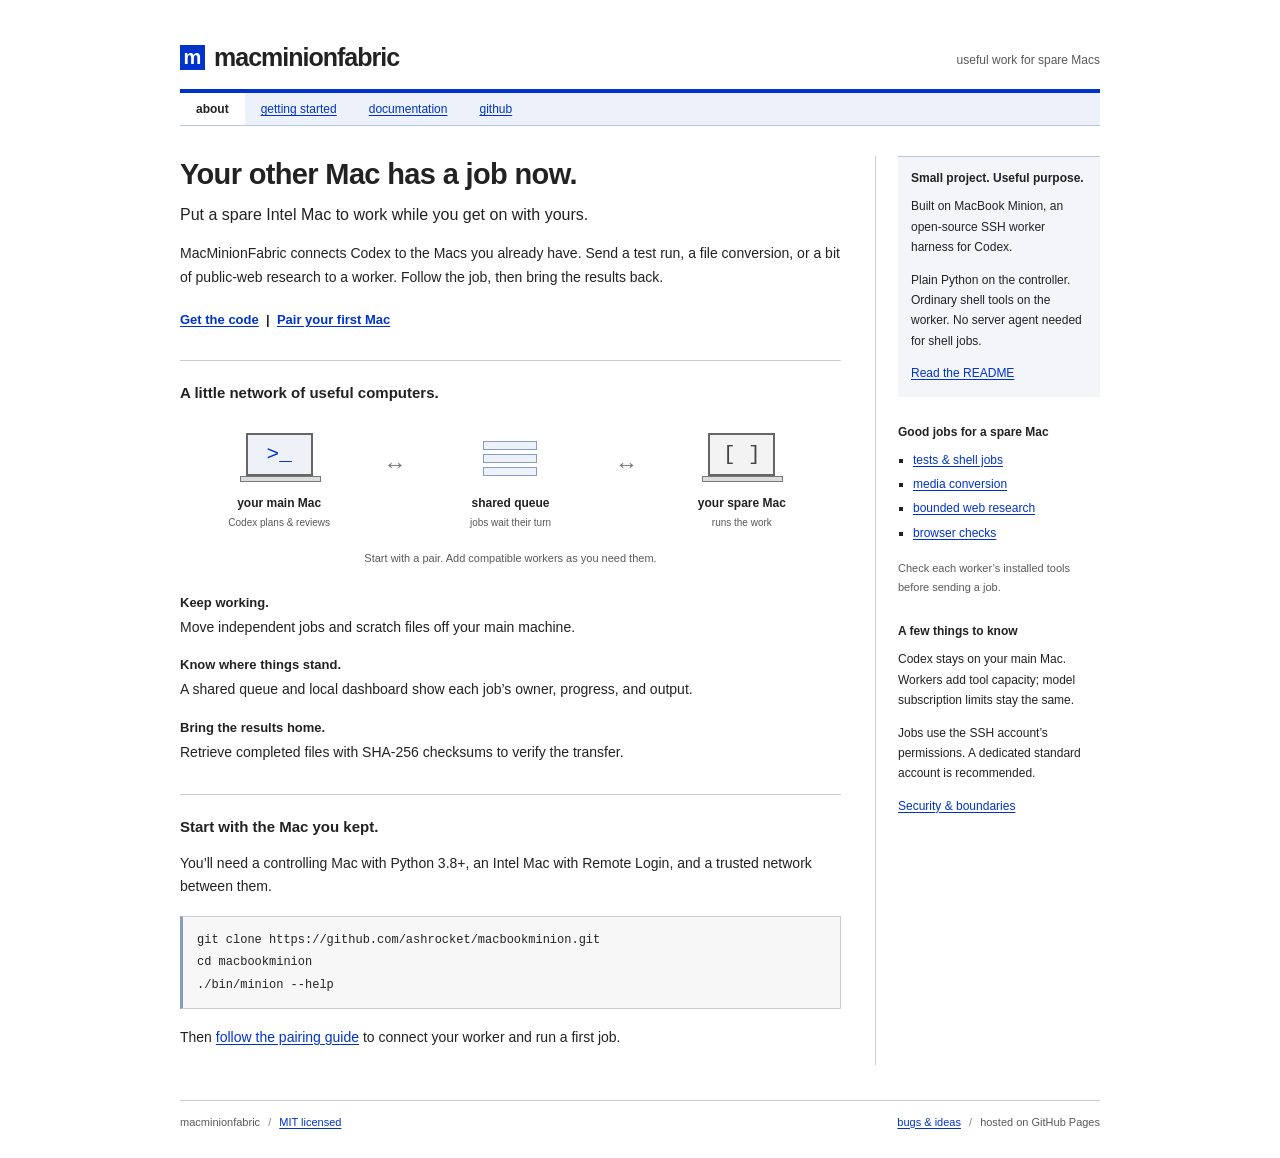
==== site/index.html @ e2cfb0fd "Add minimalist MacMinionFabric landing page and GitHub Pages deployment" ====
<!doctype html>
<html lang="en">
<head>
  <meta charset="utf-8">
  <meta name="viewport" content="width=device-width, initial-scale=1">
  <meta name="description" content="MacMinionFabric puts spare Intel Macs to work. Queue background jobs from Codex, follow their progress, and bring the results home.">
  <meta name="theme-color" content="#ffffff">
  <title>macminionfabric / useful work for spare Macs</title>
  <link rel="icon" href="favicon.svg" type="image/svg+xml">
  <link rel="stylesheet" href="style.css">
</head>
<body>
  <a class="skip" href="#content">Skip to content</a>
  <div class="page">
    <header>
      <div class="masthead">
        <a class="wordmark" href="./" aria-label="MacMinionFabric home"><span class="mark" aria-hidden="true">m</span>macminionfabric</a>
        <span class="tagline">useful work for spare Macs</span>
      </div>
      <nav aria-label="Main navigation">
        <a href="#about" aria-current="page">about</a>
        <a href="#getting-started">getting started</a>
        <a href="https://github.com/ashrocket/macbookminion/tree/main/skills/macbook-minion/references">documentation</a>
        <a href="https://github.com/ashrocket/macbookminion">github</a>
      </nav>
    </header>

    <main id="content">
      <div class="columns">
        <div class="main-column">
          <section id="about" class="intro" aria-labelledby="intro-title">
            <h1 id="intro-title">Your other Mac has a job now.</h1>
            <p class="lead">Put a spare Intel Mac to work while you get on with yours.</p>
            <p>MacMinionFabric connects Codex to the Macs you already have. Send a test run, a file conversion, or a bit of public-web research to a worker. Follow the job, then bring the results back.</p>
            <p class="intro-links"><a href="https://github.com/ashrocket/macbookminion">Get the code</a> <span aria-hidden="true">&nbsp;|&nbsp;</span> <a href="https://github.com/ashrocket/macbookminion/blob/main/skills/macbook-minion/references/pairing.md">Pair your first Mac</a></p>
          </section>

          <section class="how" aria-labelledby="how-title">
            <h2 id="how-title">A little network of useful computers.</h2>
            <div class="diagram" role="img" aria-label="Codex on your main Mac sends jobs through a shared queue to a spare Intel Mac. Results return to your main Mac.">
              <div class="machine"><span class="screen" aria-hidden="true">&gt;_</span><strong>your main Mac</strong><small>Codex plans &amp; reviews</small></div>
              <span class="connector" aria-hidden="true">&#8596;</span>
              <div class="queue"><span class="queue-lines" aria-hidden="true"><i></i><i></i><i></i></span><strong>shared queue</strong><small>jobs wait their turn</small></div>
              <span class="connector" aria-hidden="true">&#8596;</span>
              <div class="machine"><span class="screen worker-screen" aria-hidden="true">[&nbsp;]</span><strong>your spare Mac</strong><small>runs the work</small></div>
            </div>
            <p class="caption">Start with a pair. Add compatible workers as you need them.</p>
            <dl class="features">
              <div><dt>Keep working.</dt><dd>Move independent jobs and scratch files off your main machine.</dd></div>
              <div><dt>Know where things stand.</dt><dd>A shared queue and local dashboard show each job’s owner, progress, and output.</dd></div>
              <div><dt>Bring the results home.</dt><dd>Retrieve completed files with SHA-256 checksums to verify the transfer.</dd></div>
            </dl>
          </section>

          <section id="getting-started" class="getting-started" aria-labelledby="start-title">
            <h2 id="start-title">Start with the Mac you kept.</h2>
            <p>You’ll need a controlling Mac with Python 3.8+, an Intel Mac with Remote Login, and a trusted network between them.</p>
            <pre aria-label="Clone the repository and view command help"><code>git clone https://github.com/ashrocket/macbookminion.git
cd macbookminion
./bin/minion --help</code></pre>
            <p>Then <a href="https://github.com/ashrocket/macbookminion/blob/main/skills/macbook-minion/references/pairing.md">follow the pairing guide</a> to connect your worker and run a first job.</p>
          </section>
        </div>

        <aside aria-label="Project notes and links">
          <section class="project-note">
            <h2>Small project. Useful purpose.</h2>
            <p>Built on MacBook Minion, an open-source SSH worker harness for Codex.</p>
            <p>Plain Python on the controller. Ordinary shell tools on the worker. No server agent needed for shell jobs.</p>
            <a href="https://github.com/ashrocket/macbookminion/blob/main/README.md">Read the README</a>
          </section>
          <section>
            <h2>Good jobs for a spare Mac</h2>
            <ul class="link-list">
              <li><a href="https://github.com/ashrocket/macbookminion/blob/main/examples/smoke-job.sh">tests &amp; shell jobs</a></li>
              <li><a href="https://github.com/ashrocket/macbookminion/blob/main/examples/media-job.sh">media conversion</a></li>
              <li><a href="https://github.com/ashrocket/macbookminion/blob/main/skills/macbook-minion/references/fleet.md">bounded web research</a></li>
              <li><a href="https://github.com/ashrocket/macbookminion/blob/main/skills/macbook-minion/references/browser.md">browser checks</a></li>
            </ul>
            <p class="small">Check each worker’s installed tools before sending a job.</p>
          </section>
          <section>
            <h2>A few things to know</h2>
            <p>Codex stays on your main Mac. Workers add tool capacity; model subscription limits stay the same.</p>
            <p>Jobs use the SSH account’s permissions. A dedicated standard account is recommended.</p>
            <a href="https://github.com/ashrocket/macbookminion/blob/main/SECURITY.md">Security &amp; boundaries</a>
          </section>
        </aside>
      </div>
    </main>

    <footer>
      <span>macminionfabric <span aria-hidden="true">/</span> <a href="https://github.com/ashrocket/macbookminion/blob/main/LICENSE">MIT licensed</a></span>
      <span><a href="https://github.com/ashrocket/macbookminion/issues">bugs &amp; ideas</a> <span aria-hidden="true">/</span> hosted on GitHub Pages</span>
    </footer>
  </div>
</body>
</html>
---- site/style.css ----
:root {
  color-scheme: light;
  --ink: #222222;
  --muted: #595959;
  --blue: #0033cc;
  --rule: #cccccc;
  --paper: #ffffff;
  --wash: #f3f5f8;
}

* { box-sizing: border-box; }
html { scroll-padding-top: 20px; }
body { margin: 0; background: var(--paper); color: var(--ink); font: 14px/1.7 Verdana, Geneva, sans-serif; }
a { color: var(--blue); text-decoration: underline; text-underline-offset: 2px; }
a:visited { color: #551a8b; }
a:hover { color: #000066; background: #edf2ff; }
a:focus-visible { outline: 2px solid var(--blue); outline-offset: 4px; }
.page { width: min(920px, calc(100% - 48px)); margin: 42px auto 24px; }
.skip { position: absolute; left: 12px; top: -80px; padding: 8px; background: white; }
.skip:focus { top: 8px; }
.masthead { display: flex; align-items: baseline; justify-content: space-between; gap: 18px; padding-bottom: 17px; }
.wordmark, .wordmark:visited { display: inline-flex; align-items: center; gap: 9px; color: #222; font: bold 25px/1.2 Arial, Helvetica, sans-serif; letter-spacing: -1px; text-decoration: none; }
.wordmark:hover { background: none; color: var(--blue); }
.mark { display: grid; place-items: center; width: 25px; height: 25px; background: var(--blue); color: white; font: bold 20px/1 Arial, sans-serif; letter-spacing: 0; }
.tagline { color: var(--muted); font-size: 12px; }
nav { display: flex; flex-wrap: wrap; gap: 0; border-top: 4px solid var(--blue); border-bottom: 1px solid #b6c3e3; background: #edf1f9; }
nav a { display: block; padding: 6px 16px; font-size: 12px; }
nav a[aria-current] { color: var(--ink); background: white; text-decoration: none; font-weight: bold; }
.columns { display: grid; grid-template-columns: minmax(0, 1fr) 225px; gap: 34px; padding: 30px 0 35px; }
.main-column { min-width: 0; }
h1, h2, p { margin-top: 0; }
h1 { margin-bottom: 9px; font: bold 29px/1.25 Arial, Helvetica, sans-serif; letter-spacing: -0.65px; }
h2 { margin-bottom: 13px; font-size: 15px; line-height: 1.5; }
p { margin-bottom: 15px; }
.lead { font-size: 16px; line-height: 1.6; }
.intro-links { margin-top: 19px; font-weight: bold; font-size: 13px; }
.how, .getting-started { margin-top: 29px; padding-top: 21px; border-top: 1px solid var(--rule); }
.diagram { display: flex; align-items: center; justify-content: space-between; gap: 9px; padding: 16px 4px 8px; }
.machine, .queue { display: flex; flex: 1; align-items: center; flex-direction: column; text-align: center; }
.diagram strong { margin-top: 10px; font-size: 12px; white-space: nowrap; }
.diagram small { color: var(--muted); font-size: 10px; }
.screen { display: grid; place-items: center; position: relative; width: 67px; height: 43px; margin-bottom: 7px; border: 2px solid #666; background: #eef2f8; font: 21px monospace; color: var(--blue); }
.screen::after { content: ""; position: absolute; width: 79px; height: 4px; left: -8px; bottom: -8px; border: 1px solid #777; background: #ddd; }
.worker-screen { background: #f3f3f3; color: #444; }
.queue-lines { display: flex; flex-direction: column; justify-content: center; gap: 4px; width: 54px; height: 50px; }
.queue-lines i { height: 9px; border: 1px solid #8a9bc0; background: #edf1f9; }
.connector { margin-top: -35px; color: #777; font: 23px Arial, sans-serif; }
.caption { margin: 10px 0 24px; text-align: center; color: var(--muted); font-size: 11px; }
.features { margin: 0; }
.features div { margin-bottom: 15px; }
dt { font-weight: bold; font-size: 13px; }
dd { margin: 2px 0 0; }
pre { max-width: 100%; overflow-x: auto; margin: 17px 0; padding: 12px 14px; border: 1px solid var(--rule); border-left: 3px solid #8a9bc0; background: #f7f7f7; font: 12px/1.85 "Courier New", Courier, monospace; }
aside { border-left: 1px solid var(--rule); padding-left: 22px; font-size: 12px; line-height: 1.7; }
aside section + section { margin-top: 26px; }
aside h2 { font-size: 12px; margin-bottom: 9px; }
aside p { margin-bottom: 12px; }
.project-note { padding: 12px 13px 13px; background: var(--wash); border-top: 1px solid #b6c3e3; }
.link-list { padding-left: 15px; margin: 0 0 12px; list-style-type: square; }
.link-list li { padding-bottom: 4px; }
.small { color: var(--muted); font-size: 11px; }
footer { display: flex; flex-wrap: wrap; justify-content: space-between; gap: 8px 20px; border-top: 1px solid var(--rule); padding-top: 12px; color: var(--muted); font-size: 11px; }
footer span span { color: #888; padding: 0 5px; }

@media (max-width: 720px) {
  .page { width: calc(100% - 32px); margin-top: 25px; }
  .masthead { align-items: flex-start; flex-direction: column; gap: 7px; padding-bottom: 14px; }
  .tagline { padding-left: 34px; }
  .columns { grid-template-columns: minmax(0, 1fr); gap: 28px; padding-top: 26px; }
  aside { border-left: 0; border-top: 1px solid var(--rule); padding: 20px 0 0; display: grid; grid-template-columns: repeat(2, minmax(0, 1fr)); gap: 22px; font-size: 13px; }
  aside section + section { margin-top: 0; }
  aside section:last-child { grid-column: 1 / -1; }
  h1 { font-size: 27px; }
  nav a { padding: 7px 12px; }
}

@media (max-width: 420px) {
  body { font-size: 14px; }
  .wordmark { font-size: 23px; }
  nav a { padding: 8px 10px; font-size: 11px; }
  .diagram { gap: 3px; padding-inline: 0; }
  .diagram strong { font-size: 10px; }
  .diagram small { max-width: 86px; font-size: 10px; line-height: 1.5; }
  .connector { font-size: 17px; }
  aside { grid-template-columns: minmax(0, 1fr); }
  .project-note { padding: 14px; }
}
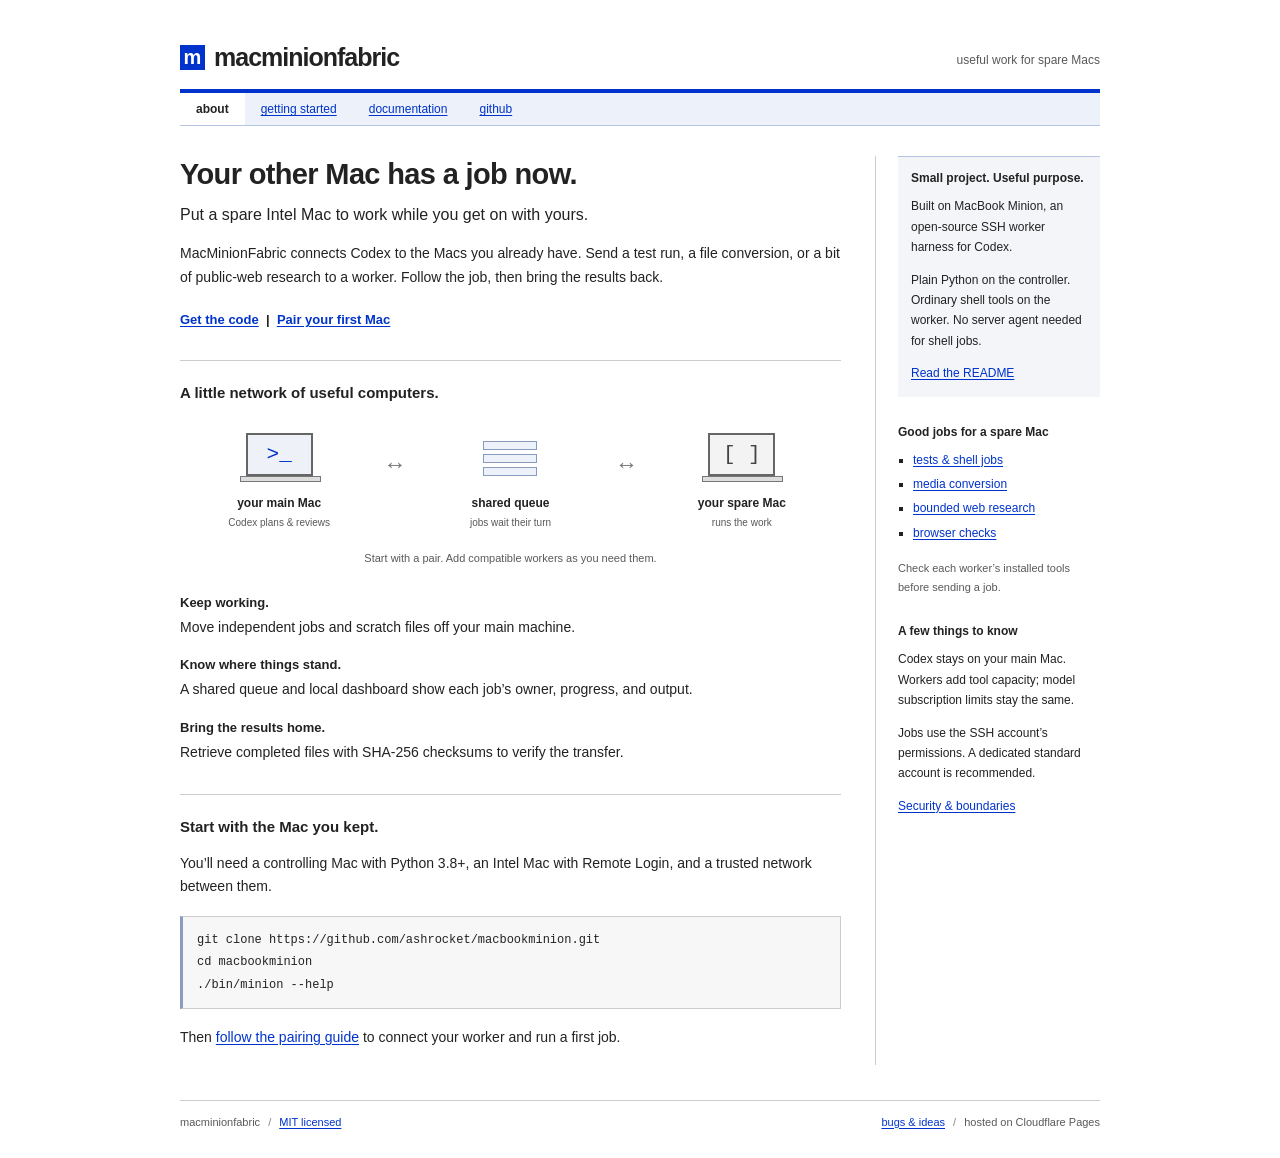
==== commit 039d6d04: "ci: gate static page assets in Cloudflare build" ====
--- a/site/index.html
+++ b/site/index.html
@@ -91,7 +91,7 @@
 
     <footer>
       <span>macminionfabric <span aria-hidden="true">/</span> <a href="https://github.com/ashrocket/macbookminion/blob/main/LICENSE">MIT licensed</a></span>
-      <span><a href="https://github.com/ashrocket/macbookminion/issues">bugs &amp; ideas</a> <span aria-hidden="true">/</span> hosted on GitHub Pages</span>
+      <span><a href="https://github.com/ashrocket/macbookminion/issues">bugs &amp; ideas</a> <span aria-hidden="true">/</span> hosted on Cloudflare Pages</span>
     </footer>
   </div>
 </body>
